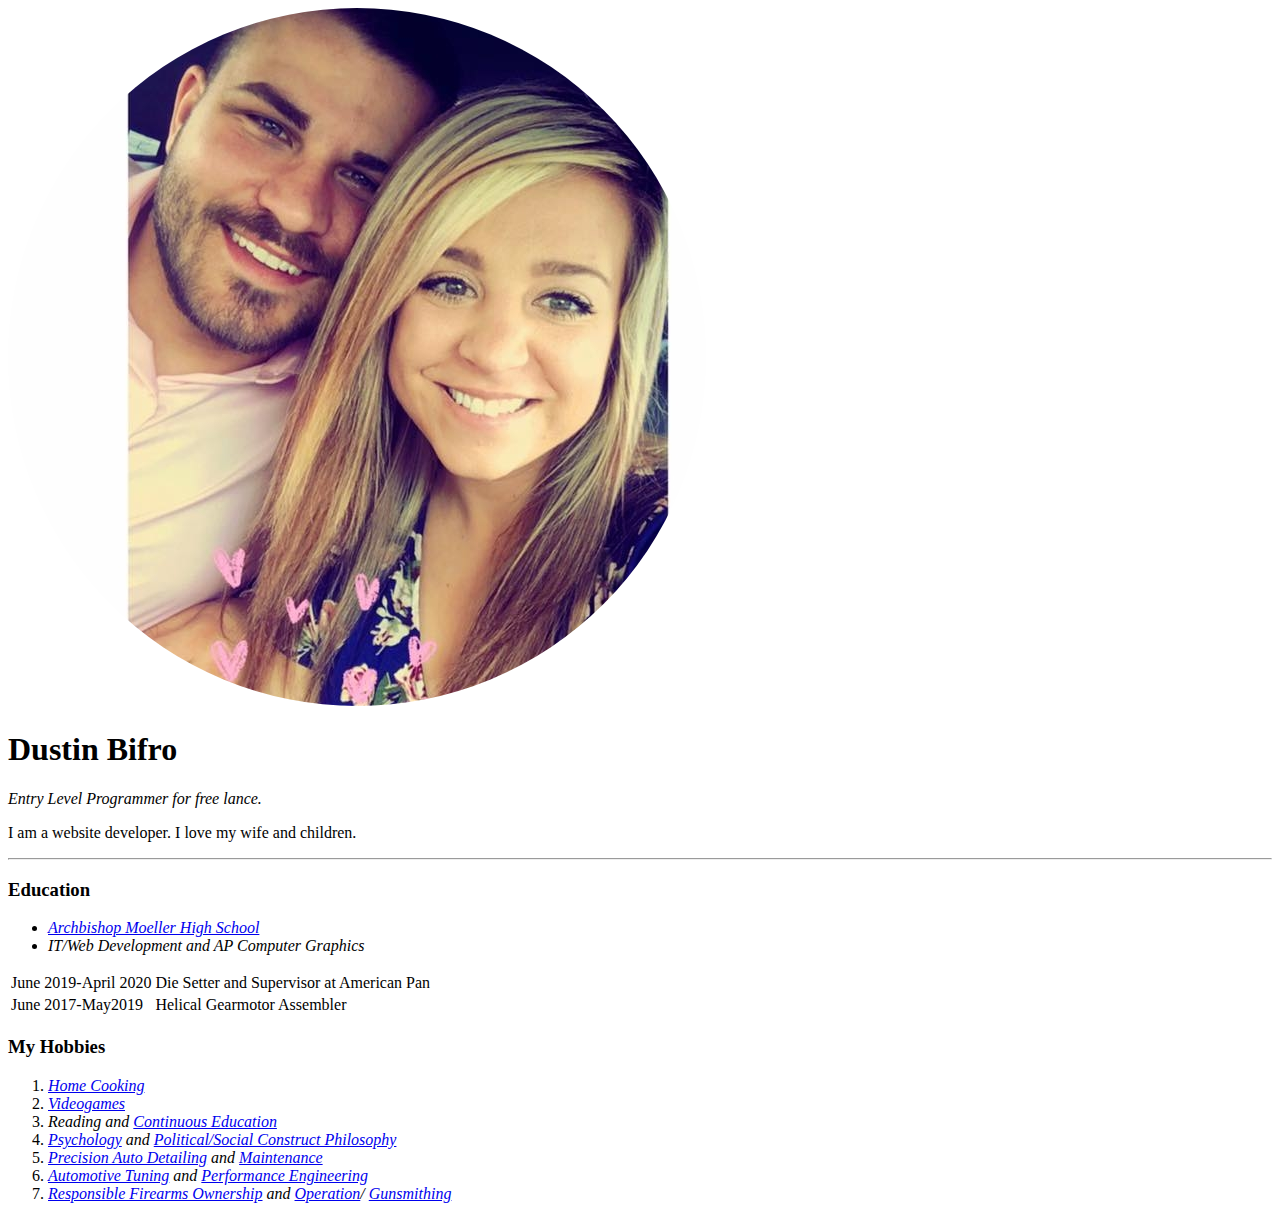
==== index.html @ f58693f4 "Added initial cv website files" ====
<!DOCTYPE html>
<html>

<head>
  <meta charset="utf-8">
  <title>Dustin's Personal Site</title>
</head>

<body>
  <img src="images/Jess and I cropped.png" alt="">

  <h1>Dustin Bifro</h1>
<p><em>Entry Level Programmer for free lance.</em></p>
<p>I am a website developer. I love my wife and children.</p>
<hr>
  <h3><stro>Education</stro></h3>
    <ul>
      <li><em><a href="https://www.moeller.org/">Archbishop Moeller High School</em></a></li>
      <li><em>IT/Web Development and AP Computer Graphics</em></li>
    </ul>
  <table>
    <tr>
      <td>June 2019-April 2020</td>
      <td> Die Setter and Supervisor at American Pan</td>
    </tr>
    <tr>
      <td>June 2017-May2019</td>
      <td>Helical Gearmotor Assembler</td>
    </tr>
    
  </table>
    <h3>My Hobbies</h3>
    <ol>
      <li><em><a href="https://www.butter-n-thyme.com/">Home Cooking</a></em></li>
      <li><em><a href="https://gamingbolt.com/wp-content/uploads/2019/05/death-stranding-3.jpg">Videogames</a></em></li>
      <li><em>Reading and <a href="https://www.youtube.com/watch?v=vIeFt88Hm8s&t=527s">Continuous Education</a></em></li>
      <li><em><a href="https://www.amazon.com/12-Rules-Life-Antidote-Chaos/dp/0345816021">Psychology</a> and <a href="https://www.youtube.com/watch?v=ZETvBSlu1tg">Political/Social Construct Philosophy</a></em></li>
      <li><em><a href="https://www.youtube.com/user/ChicagoAutoPros">Precision Auto Detailing</a> and <a href="https://www.youtube.com/user/HumbleMechanic">Maintenance</a></em></li>
      <li><em><a href="https://performancebyie.com/">Automotive Tuning</a> and <a href="https://www.youtube.com/user/EngineeringExplained">Performance Engineering</a></em></li>
      <li><em><a href="https://www.usconcealedcarry.com/?GA_network=g&GA_device=c&GA_campaign=8164625262&GA_adgroup=92863912788&GA_target=&GA_placement=&GA_creative=398222331114&GA_extension=&GA_keyword=&GA_loc_physical_ms=9015799&GA_landingpage=https://www.usconcealedcarry.com/&gclid=CjwKCAjw1K75BRAEEiwAd41h1JPzpNUn6ikBym1Ih45IZxWZ525SFjE9eiknC8VKdBMktu1UmilLGxoCnDoQAvD_BwE">Responsible Firearms Ownership</a> and <a href="https://www.youtube.com/channel/UC193r5YXcpQJV34N99ZbhzQ">Operation</a>/ <a href="https://www.youtube.com/watch?v=eCJSwvKGnDo">Gunsmithing</a></em></li>
    </ol>
</body>

</html>
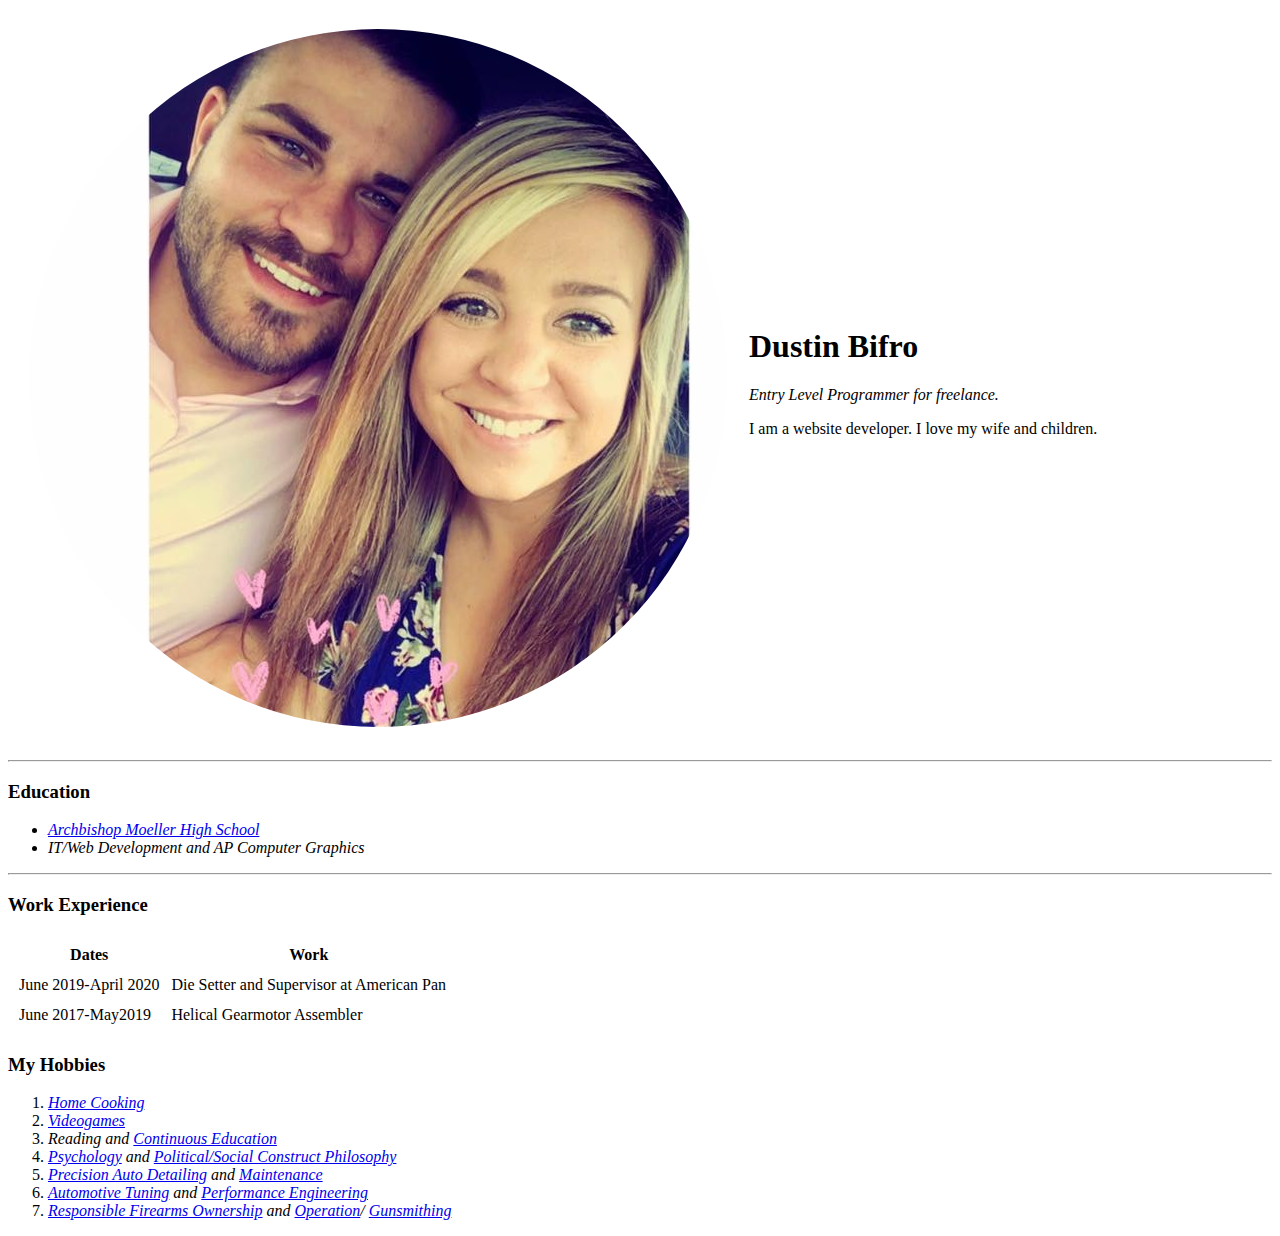
==== commit 7257436a: "Add files via upload" ====
--- a/index.html
+++ b/index.html
@@ -1,44 +1,57 @@
 <!DOCTYPE html>
-<html>
+  <html>
+    <head>
+      <meta charset="utf-8">
+      <title>Dustin Bifro - Home Page</title>
+      <link rel="stylesheet" href="css/styles.css">
 
-<head>
-  <meta charset="utf-8">
-  <title>Dustin's Personal Site</title>
-</head>
+    </head>
 
-<body>
-  <img src="images/Jess and I cropped.png" alt="">
+    <body>
 
-  <h1>Dustin Bifro</h1>
-<p><em>Entry Level Programmer for free lance.</em></p>
-<p>I am a website developer. I love my wife and children.</p>
-<hr>
-  <h3><stro>Education</stro></h3>
-    <ul>
-      <li><em><a href="https://www.moeller.org/">Archbishop Moeller High School</em></a></li>
-      <li><em>IT/Web Development and AP Computer Graphics</em></li>
-    </ul>
-  <table>
-    <tr>
-      <td>June 2019-April 2020</td>
-      <td> Die Setter and Supervisor at American Pan</td>
-    </tr>
-    <tr>
-      <td>June 2017-May2019</td>
-      <td>Helical Gearmotor Assembler</td>
-    </tr>
-    
-  </table>
-    <h3>My Hobbies</h3>
-    <ol>
-      <li><em><a href="https://www.butter-n-thyme.com/">Home Cooking</a></em></li>
-      <li><em><a href="https://gamingbolt.com/wp-content/uploads/2019/05/death-stranding-3.jpg">Videogames</a></em></li>
-      <li><em>Reading and <a href="https://www.youtube.com/watch?v=vIeFt88Hm8s&t=527s">Continuous Education</a></em></li>
-      <li><em><a href="https://www.amazon.com/12-Rules-Life-Antidote-Chaos/dp/0345816021">Psychology</a> and <a href="https://www.youtube.com/watch?v=ZETvBSlu1tg">Political/Social Construct Philosophy</a></em></li>
-      <li><em><a href="https://www.youtube.com/user/ChicagoAutoPros">Precision Auto Detailing</a> and <a href="https://www.youtube.com/user/HumbleMechanic">Maintenance</a></em></li>
-      <li><em><a href="https://performancebyie.com/">Automotive Tuning</a> and <a href="https://www.youtube.com/user/EngineeringExplained">Performance Engineering</a></em></li>
-      <li><em><a href="https://www.usconcealedcarry.com/?GA_network=g&GA_device=c&GA_campaign=8164625262&GA_adgroup=92863912788&GA_target=&GA_placement=&GA_creative=398222331114&GA_extension=&GA_keyword=&GA_loc_physical_ms=9015799&GA_landingpage=https://www.usconcealedcarry.com/&gclid=CjwKCAjw1K75BRAEEiwAd41h1JPzpNUn6ikBym1Ih45IZxWZ525SFjE9eiknC8VKdBMktu1UmilLGxoCnDoQAvD_BwE">Responsible Firearms Ownership</a> and <a href="https://www.youtube.com/channel/UC193r5YXcpQJV34N99ZbhzQ">Operation</a>/ <a href="https://www.youtube.com/watch?v=eCJSwvKGnDo">Gunsmithing</a></em></li>
-    </ol>
-</body>
+      <table cellspacing="20">
+        <tr>
+          <td><img src="images/Jess and I cropped.png" alt="Dustin profile picture"></td>
+          <td><h1>Dustin Bifro</h1>
+          <p><em>Entry Level Programmer for freelance.</em></p>
+          <p>I am a website developer. I love my wife and children.</p></td>
+        </tr>
+      </table>
+      <hr>
+      <h3><stro>Education</stro></h3>
+      <ul>
+        <li><em><a href="https://www.moeller.org/">Archbishop Moeller High School</em></a></li>
+        <li><em>IT/Web Development and AP Computer Graphics</em></li>
+      </ul>
+      <hr>
+      <h3>Work Experience</h3>
+      <table cellspacing="10">
+        <the>
+          <tr>
+            <th>Dates</th>
+            <th>Work</th>
+          </tr>
+        </the>
+        <tr>
+          <td>June 2019-April 2020</td>
+          <td> Die Setter and Supervisor at American Pan</td>
+        </tr>
+        <tr>
+          <td>June 2017-May2019</td>
+          <td>Helical Gearmotor Assembler</td>
+        </tr>
 
-</html>
+      </table>
+        <h3>My Hobbies</h3>
+        <ol>
+          <li><em><a href="https://www.butter-n-thyme.com/">Home Cooking</a></em></li>
+          <li><em><a href="https://gamingbolt.com/wp-content/uploads/2019/05/death-stranding-3.jpg">Videogames</a></em></li>
+          <li><em>Reading and <a href="https://www.youtube.com/watch?v=vIeFt88Hm8s&t=527s">Continuous Education</a></em></li>
+          <li><em><a href="https://www.amazon.com/12-Rules-Life-Antidote-Chaos/dp/0345816021">Psychology</a> and <a href="https://www.youtube.com/watch?v=ZETvBSlu1tg">Political/Social Construct Philosophy</a></em></li>
+          <li><em><a href="https://www.youtube.com/user/ChicagoAutoPros">Precision Auto Detailing</a> and <a href="https://www.youtube.com/user/HumbleMechanic">Maintenance</a></em></li>
+          <li><em><a href="https://performancebyie.com/">Automotive Tuning</a> and <a href="https://www.youtube.com/user/EngineeringExplained">Performance Engineering</a></em></li>
+          <li><em><a href="https://www.usconcealedcarry.com/?GA_network=g&GA_device=c&GA_campaign=8164625262&GA_adgroup=92863912788&GA_target=&GA_placement=&GA_creative=398222331114&GA_extension=&GA_keyword=&GA_loc_physical_ms=9015799&GA_landingpage=https://www.usconcealedcarry.com/&gclid=CjwKCAjw1K75BRAEEiwAd41h1JPzpNUn6ikBym1Ih45IZxWZ525SFjE9eiknC8VKdBMktu1UmilLGxoCnDoQAvD_BwE">Responsible Firearms Ownership</a> and <a href="https://www.youtube.com/channel/UC193r5YXcpQJV34N99ZbhzQ">Operation</a>/ <a href="https://www.youtube.com/watch?v=eCJSwvKGnDo">Gunsmithing</a></em></li>
+            </ol>
+    </body>
+
+    </html>
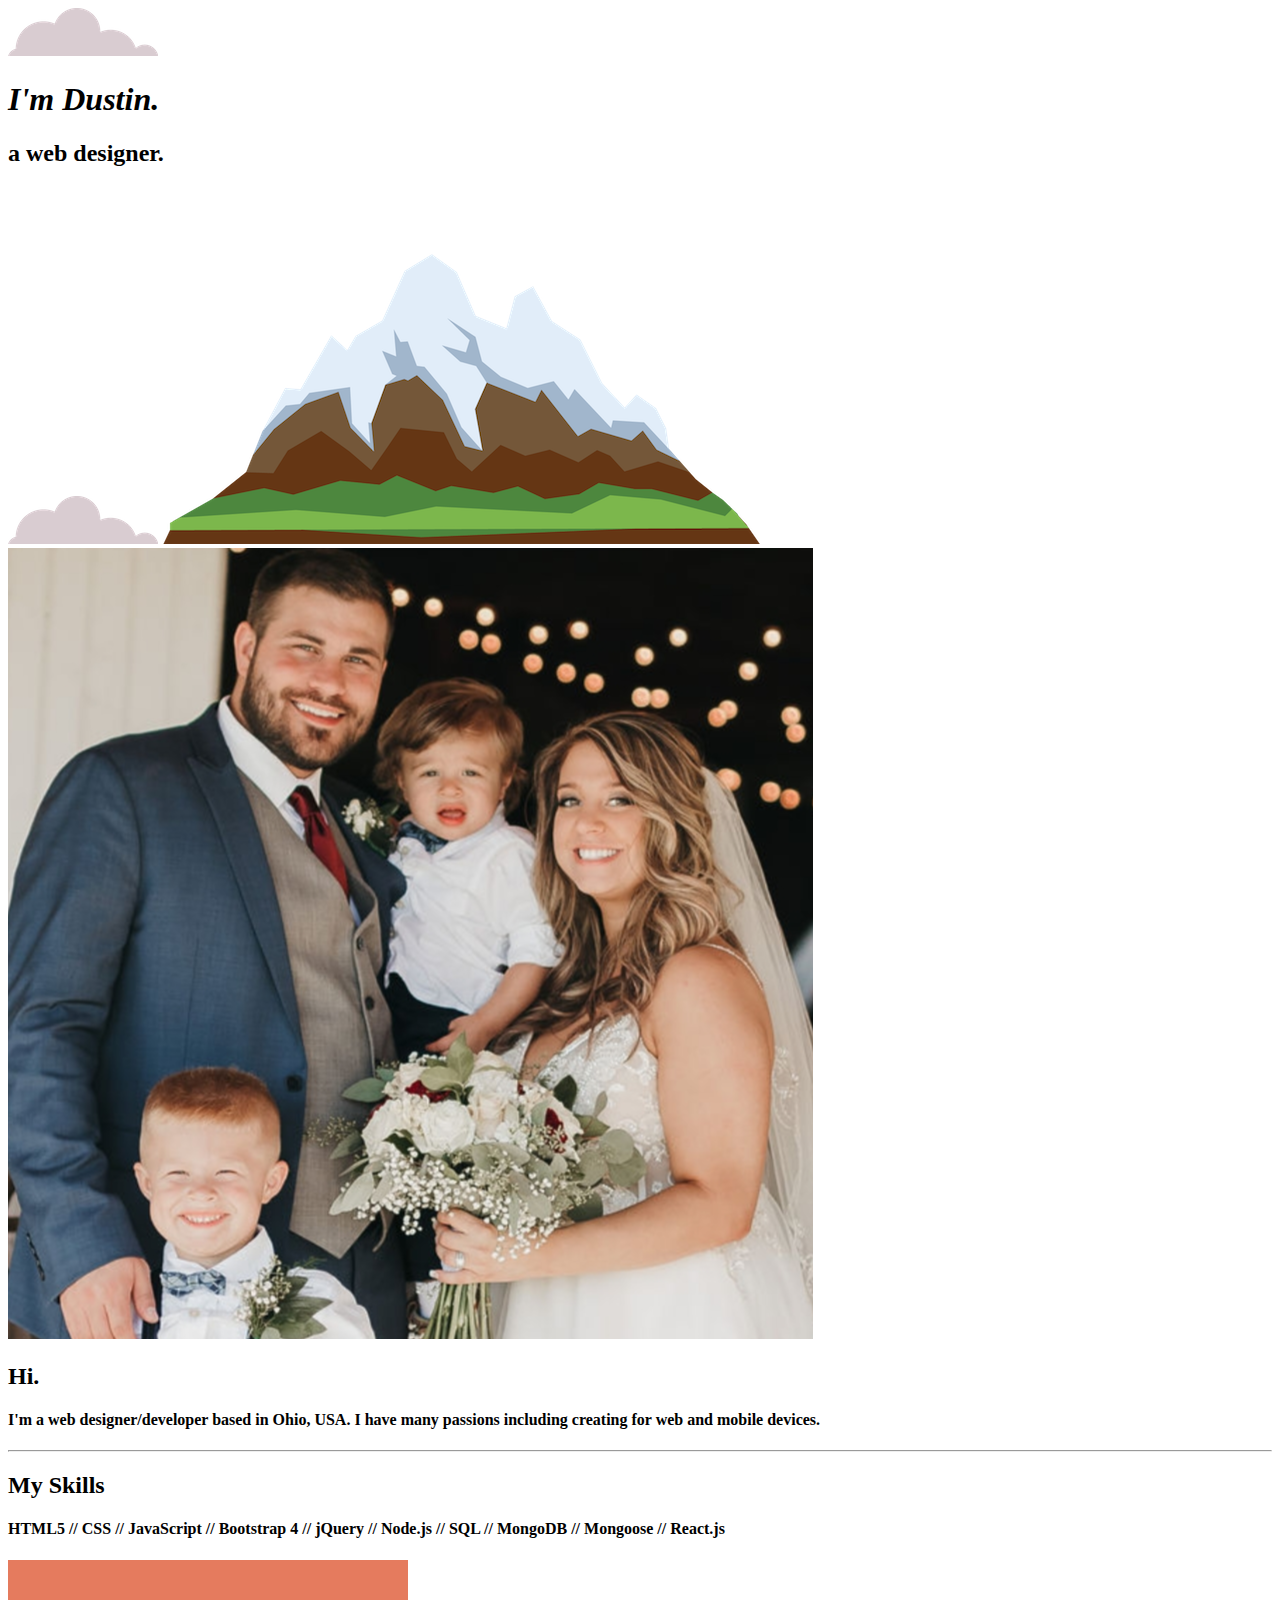
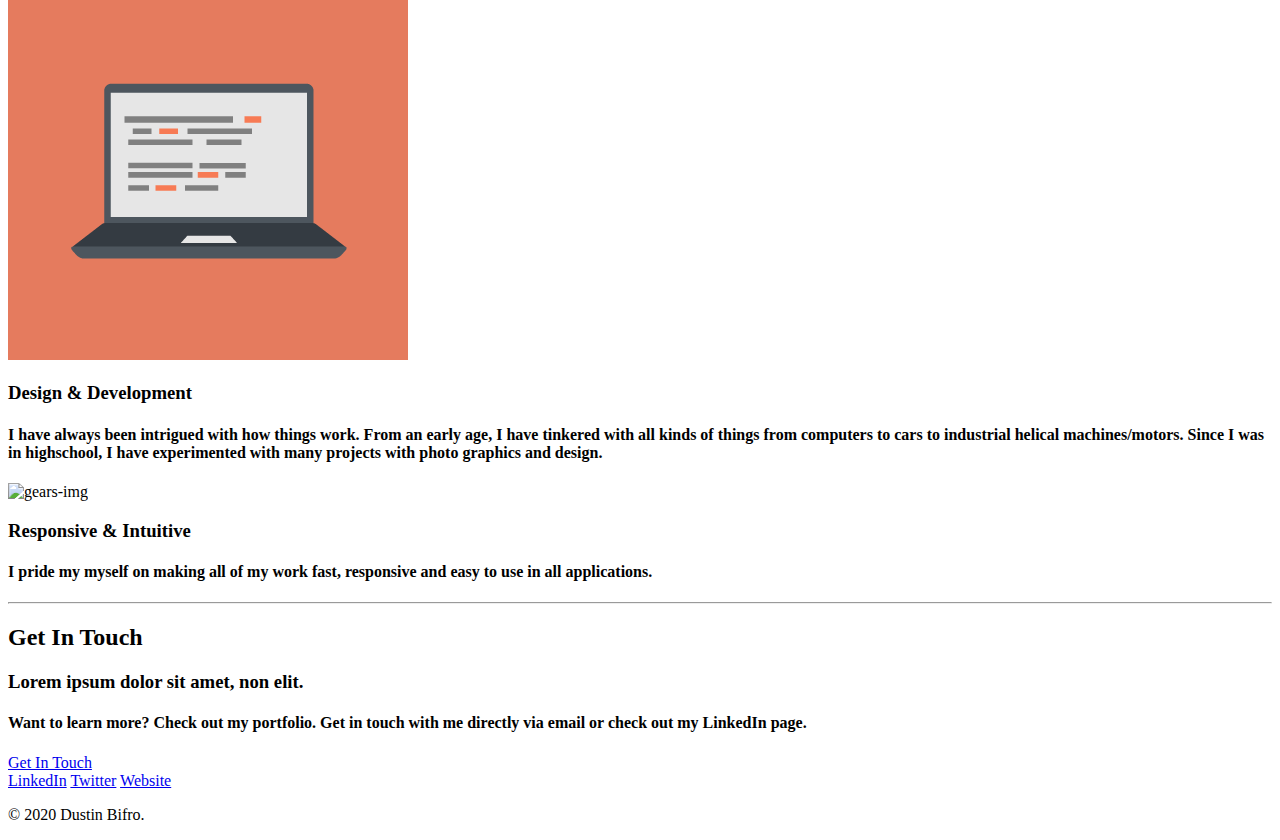
==== commit 88890612: "intermediate CSS edit" ====
--- a/index.html
+++ b/index.html
@@ -2,56 +2,61 @@
   <html>
     <head>
       <meta charset="utf-8">
-      <title>Dustin Bifro - Home Page</title>
+      <title>Dustin Bifro</title>
       <link rel="stylesheet" href="css/styles.css">
+      <link rel="icon" href="favicon.ico">
+      <link href="https://fonts.googleapis.com/css2?family=Merriweather+Sans:wght@300&family=Montserrat+Alternates&family=Sacramento&display=swap" rel="stylesheet">
+    </head>
+    <body>
+    <div class="top-container">
+      <img class="top-cloud" src="images/cloud.png" alt="cloud-img">
 
-    </head>
+      <h1><em>I'm Dustin.</em></h1>
+        <p><h2>a web designer.</h2></p>
+      <img class="bottom-cloud" src="images/cloud.png" alt="cloud-img">
+      <img src="images/mountain.png" alt="mountain-img">
+    </div>
+    <div class="middle-container">
+      <div class="profile">
+        <img src="images/wedding portrait cropped.png" alt="wedding-portrait-cropped-png">
+        <img src="https://images.unsplash.com/photo-1498050108023-c5249f4df085?ixlib=rb-1.2.1&ixid=eyJhcHBfaWQiOjEyMDd9&auto=format&fit=crop&w=1052&q=80" alt="">
 
-    <body>
+        <h2>Hi.</h2>
+          <p><h4>I'm a web designer/developer based in Ohio, USA. I have many passions including creating for web and mobile devices.</h4></p>
+      </div>
+      <hr>
+      <div class="skills">
+        <h2>My Skills</h2>
+        <p><h4>HTML5 // CSS // JavaScript // Bootstrap 4 // jQuery // Node.js // SQL // MongoDB // Mongoose // React.js</h4></p>
+        <div class="skill-row">
+          <img class="computer-img" src="images/computer.png" alt="computer-png">
 
-      <table cellspacing="20">
-        <tr>
-          <td><img src="images/Jess and I cropped.png" alt="Dustin profile picture"></td>
-          <td><h1>Dustin Bifro</h1>
-          <p><em>Entry Level Programmer for freelance.</em></p>
-          <p>I am a website developer. I love my wife and children.</p></td>
-        </tr>
-      </table>
+          <h3>Design & Development</h3>
+            <p class="code-skill-description"><h4>I have always been intrigued with how things work. From an early age, I have tinkered with all kinds of things from computers to cars to industrial helical machines/motors. Since I was in highschool, I have experimented with many projects with photo graphics and design.</h4></p>
+        </div>
+        <div class="skill-row">
+          <img class="gears-gif" src="https://media.giphy.com/media/IbHqoDuQT2j6g91l4V/giphy.gif" alt="gears-img">
+
+          <h3>Responsive & Intuitive</h3>
+            <p class="gear-skill-description"><h4>I pride my myself on making all of my work fast, responsive and easy to use in all applications.</h4></p>
+        </div>
+      </div>
       <hr>
-      <h3><stro>Education</stro></h3>
-      <ul>
-        <li><em><a href="https://www.moeller.org/">Archbishop Moeller High School</em></a></li>
-        <li><em>IT/Web Development and AP Computer Graphics</em></li>
-      </ul>
-      <hr>
-      <h3>Work Experience</h3>
-      <table cellspacing="10">
-        <the>
-          <tr>
-            <th>Dates</th>
-            <th>Work</th>
-          </tr>
-        </the>
-        <tr>
-          <td>June 2019-April 2020</td>
-          <td> Die Setter and Supervisor at American Pan</td>
-        </tr>
-        <tr>
-          <td>June 2017-May2019</td>
-          <td>Helical Gearmotor Assembler</td>
-        </tr>
+      <div class="get-in-touch">
+        <h2><a href="#" class="BUTTON_TPZ"></a>Get In Touch</h2>
+        <h3>Lorem ipsum dolor sit amet, non elit.</h3>
+          <p><h4>Want to learn more? Check out my portfolio. Get in touch with me directly via email or check out my LinkedIn page.</h4></p>
+        <a class="btn" href="mailto:bifrodustin@gmail.com">Get In Touch</a>
+      </div>
+    </div>
 
-      </table>
-        <h3>My Hobbies</h3>
-        <ol>
-          <li><em><a href="https://www.butter-n-thyme.com/">Home Cooking</a></em></li>
-          <li><em><a href="https://gamingbolt.com/wp-content/uploads/2019/05/death-stranding-3.jpg">Videogames</a></em></li>
-          <li><em>Reading and <a href="https://www.youtube.com/watch?v=vIeFt88Hm8s&t=527s">Continuous Education</a></em></li>
-          <li><em><a href="https://www.amazon.com/12-Rules-Life-Antidote-Chaos/dp/0345816021">Psychology</a> and <a href="https://www.youtube.com/watch?v=ZETvBSlu1tg">Political/Social Construct Philosophy</a></em></li>
-          <li><em><a href="https://www.youtube.com/user/ChicagoAutoPros">Precision Auto Detailing</a> and <a href="https://www.youtube.com/user/HumbleMechanic">Maintenance</a></em></li>
-          <li><em><a href="https://performancebyie.com/">Automotive Tuning</a> and <a href="https://www.youtube.com/user/EngineeringExplained">Performance Engineering</a></em></li>
-          <li><em><a href="https://www.usconcealedcarry.com/?GA_network=g&GA_device=c&GA_campaign=8164625262&GA_adgroup=92863912788&GA_target=&GA_placement=&GA_creative=398222331114&GA_extension=&GA_keyword=&GA_loc_physical_ms=9015799&GA_landingpage=https://www.usconcealedcarry.com/&gclid=CjwKCAjw1K75BRAEEiwAd41h1JPzpNUn6ikBym1Ih45IZxWZ525SFjE9eiknC8VKdBMktu1UmilLGxoCnDoQAvD_BwE">Responsible Firearms Ownership</a> and <a href="https://www.youtube.com/channel/UC193r5YXcpQJV34N99ZbhzQ">Operation</a>/ <a href="https://www.youtube.com/watch?v=eCJSwvKGnDo">Gunsmithing</a></em></li>
-            </ol>
+
+    <div class="bottom-container">
+      <a class="footer-link" href="https://www.linkedin.com/">LinkedIn</a>
+      <a class="footer-link" href="https://twitter.com/">Twitter</a>
+      <a class="footer-link" href="https://www.appbrewery.co/">Website</a>
+        <p>© 2020 Dustin Bifro.</p>
+    </div>
+
     </body>
-
-    </html>
+  </html>
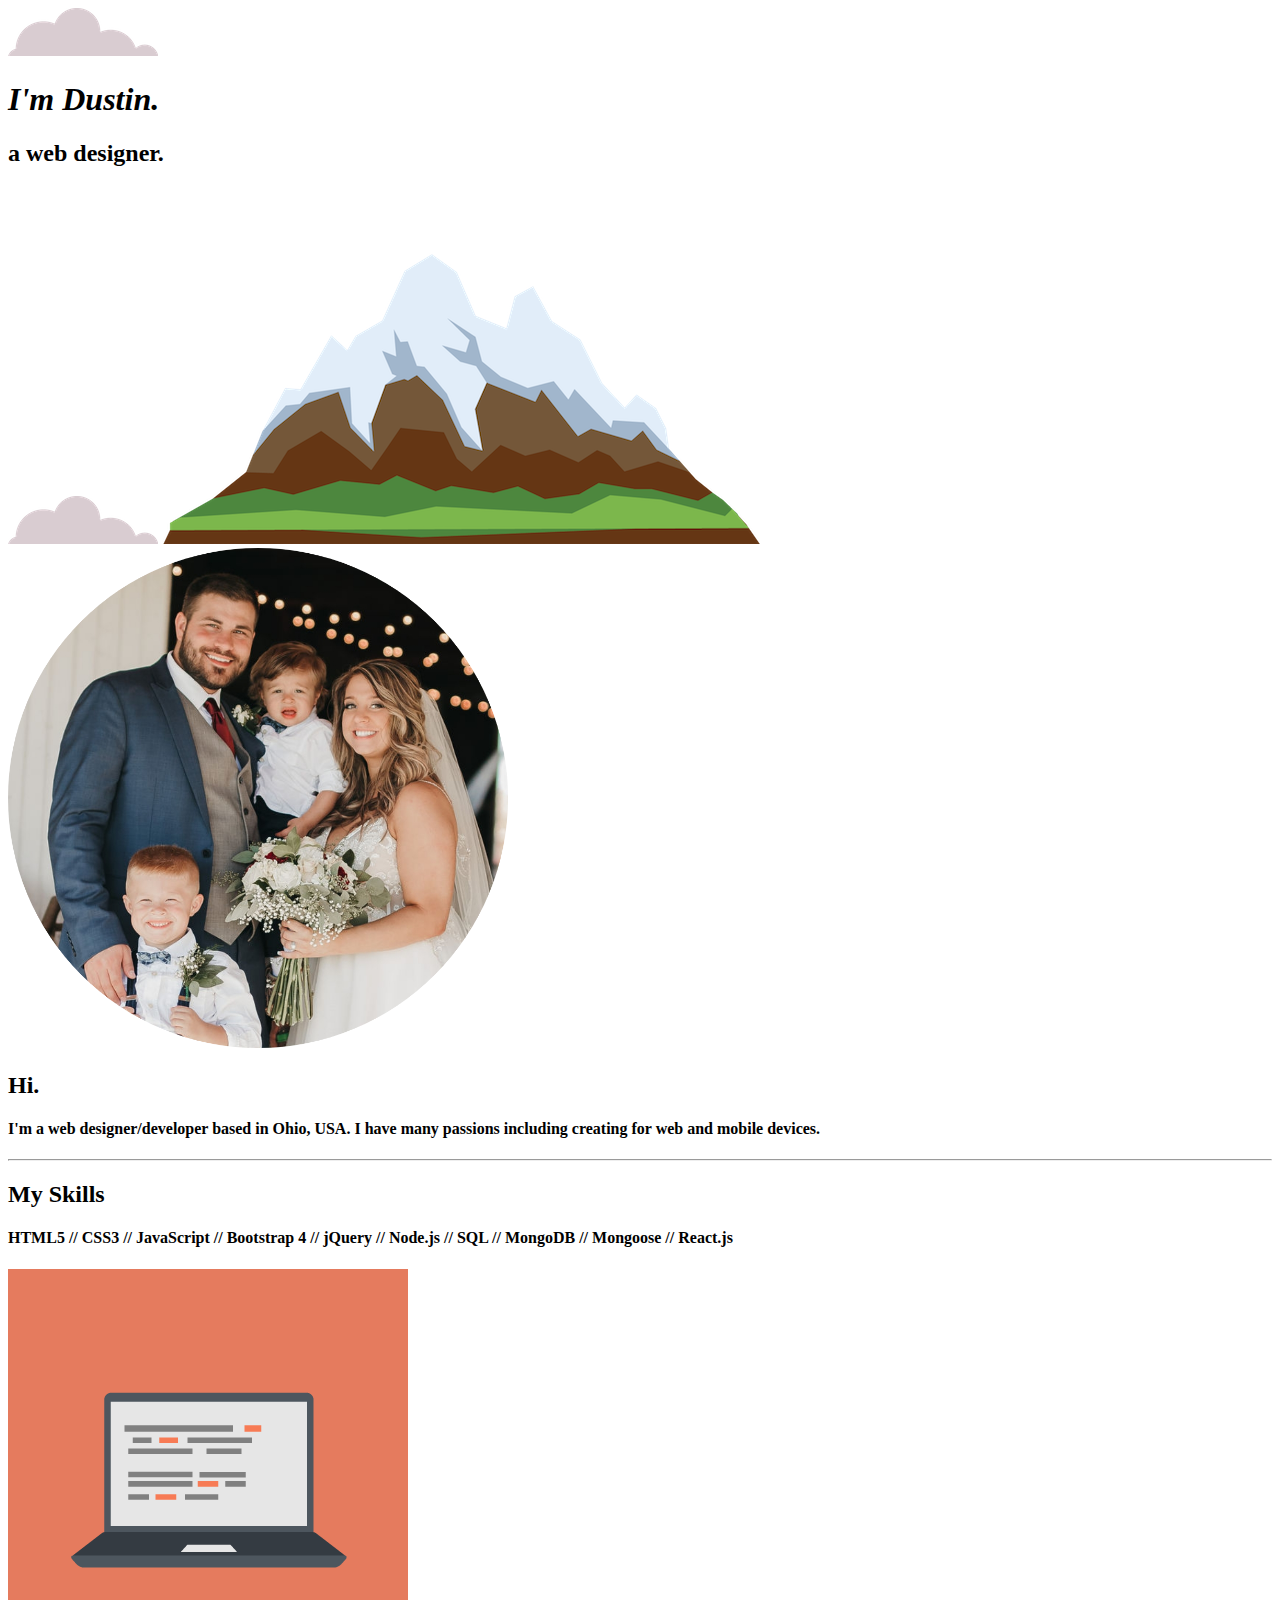
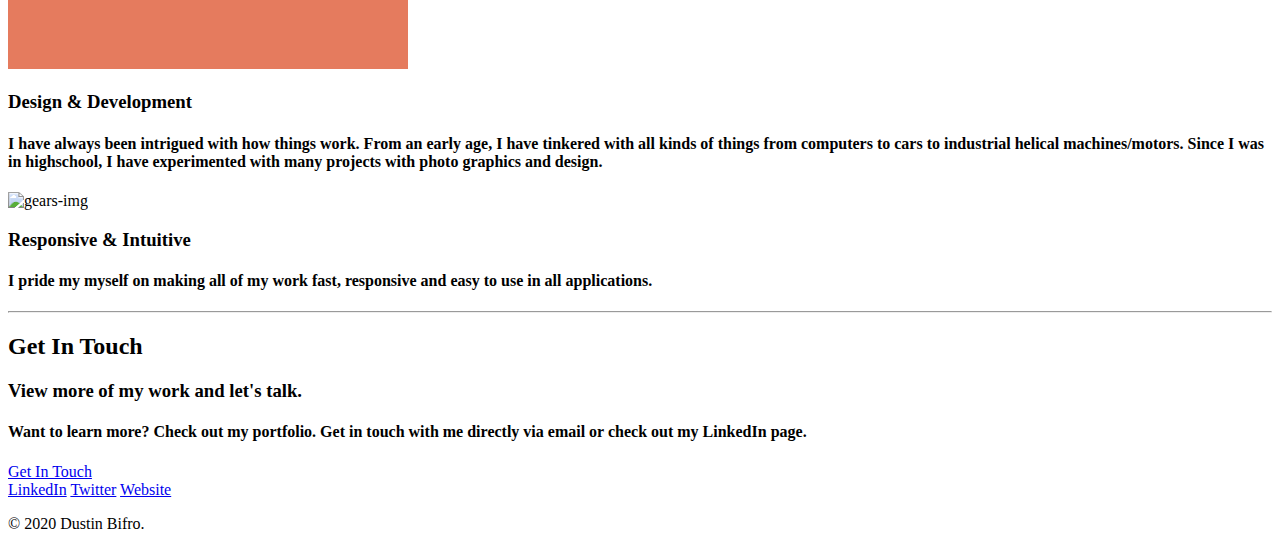
==== commit 0bd6ce90: "mach up personal website" ====
--- a/index.html
+++ b/index.html
@@ -18,16 +18,14 @@
     </div>
     <div class="middle-container">
       <div class="profile">
-        <img src="images/wedding portrait cropped.png" alt="wedding-portrait-cropped-png">
-        <img src="https://images.unsplash.com/photo-1498050108023-c5249f4df085?ixlib=rb-1.2.1&ixid=eyJhcHBfaWQiOjEyMDd9&auto=format&fit=crop&w=1052&q=80" alt="">
-
+        <img src="images/wedding portrait cc.png" alt="wedding-portrait-cc-png" height="500px">
         <h2>Hi.</h2>
-          <p><h4>I'm a web designer/developer based in Ohio, USA. I have many passions including creating for web and mobile devices.</h4></p>
+        <p class="intro"><h4>I'm a web designer/developer based in Ohio, USA. I have many passions including creating for web and mobile devices.</h4></p>
       </div>
       <hr>
       <div class="skills">
         <h2>My Skills</h2>
-        <p><h4>HTML5 // CSS // JavaScript // Bootstrap 4 // jQuery // Node.js // SQL // MongoDB // Mongoose // React.js</h4></p>
+        <p><h4>HTML5 // CSS3 // JavaScript // Bootstrap 4 // jQuery // Node.js // SQL // MongoDB // Mongoose // React.js</h4></p>
         <div class="skill-row">
           <img class="computer-img" src="images/computer.png" alt="computer-png">
 
@@ -42,11 +40,11 @@
         </div>
       </div>
       <hr>
-      <div class="get-in-touch">
-        <h2><a href="#" class="BUTTON_TPZ"></a>Get In Touch</h2>
-        <h3>Lorem ipsum dolor sit amet, non elit.</h3>
-          <p><h4>Want to learn more? Check out my portfolio. Get in touch with me directly via email or check out my LinkedIn page.</h4></p>
-        <a class="btn" href="mailto:bifrodustin@gmail.com">Get In Touch</a>
+      <div class="contact-me">
+        <h2>Get In Touch</h2>
+        <h3>View more of my work and let's talk.</h3>
+          <p class="get-in-touch"><h4>Want to learn more? Check out my portfolio. Get in touch with me directly via email or check out my LinkedIn page.</h4></p>
+        <a href="#" class="btn">Get In Touch</a>
       </div>
     </div>
 
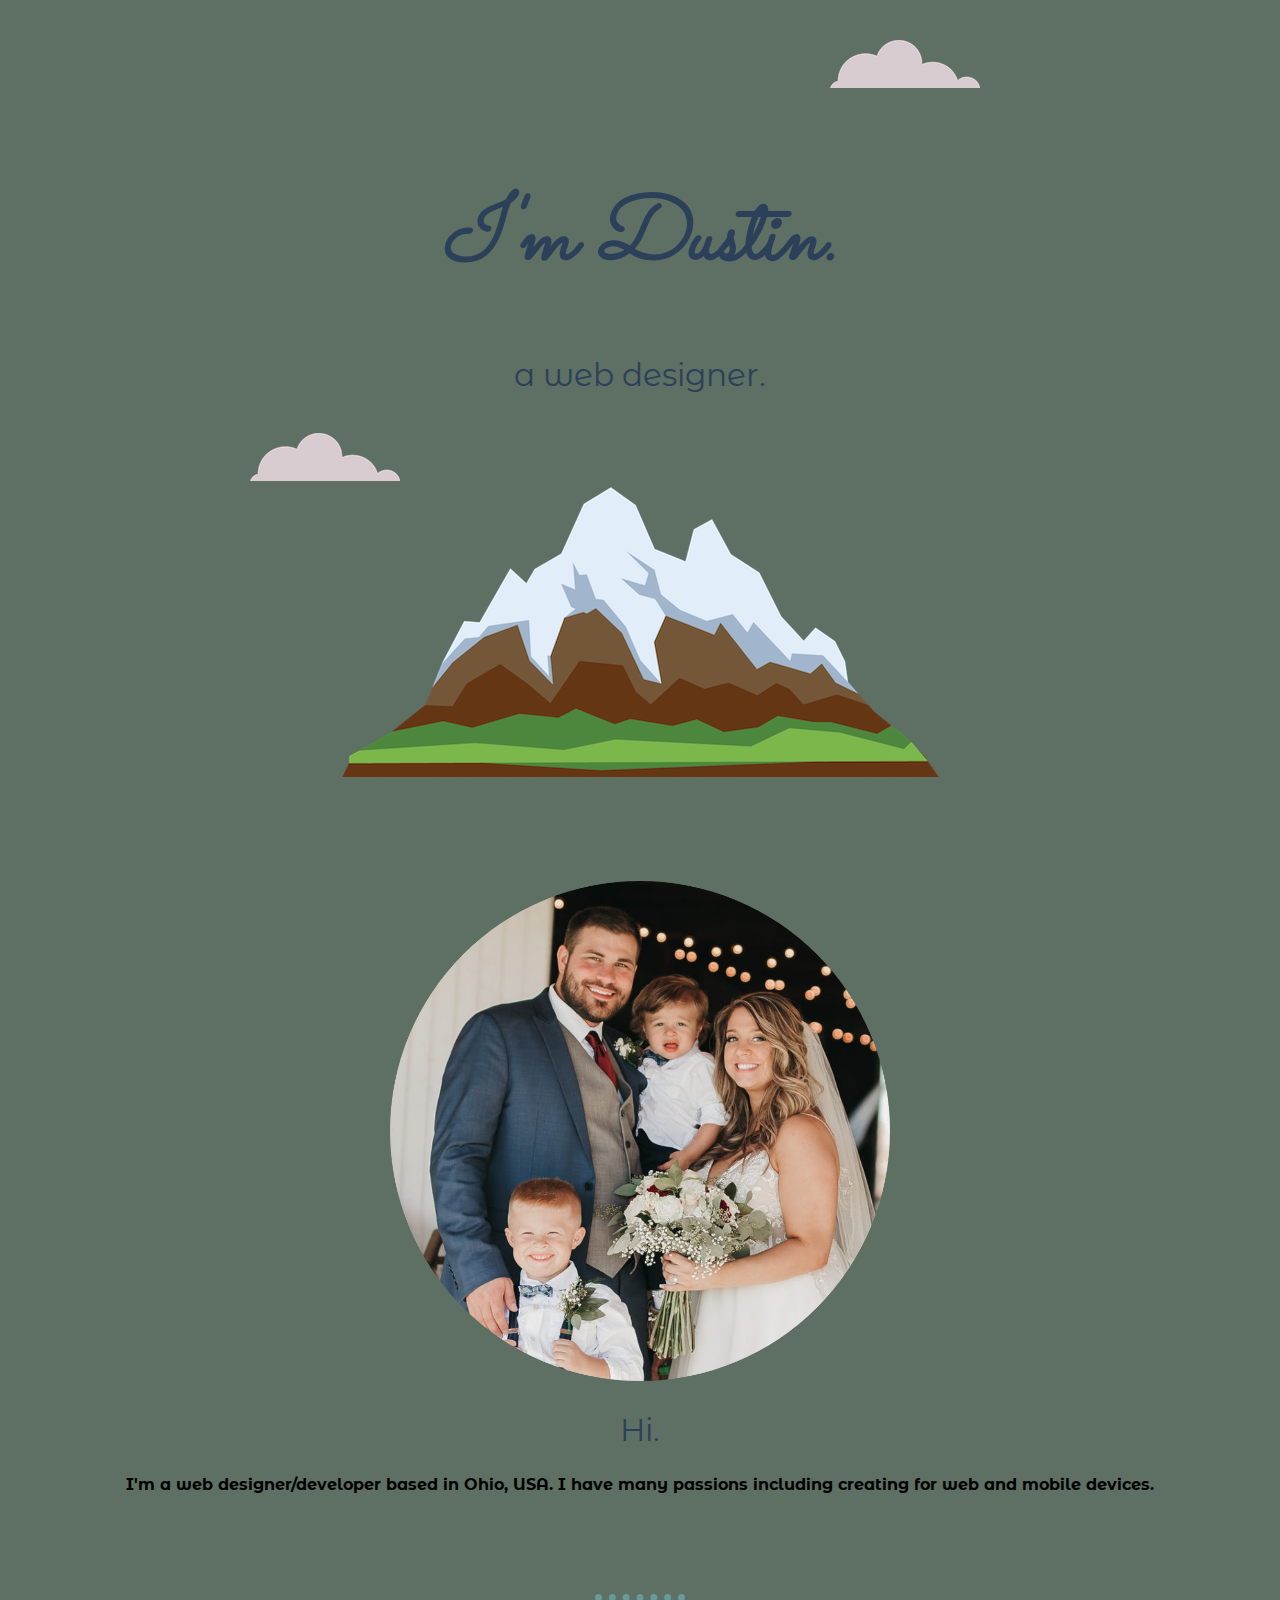
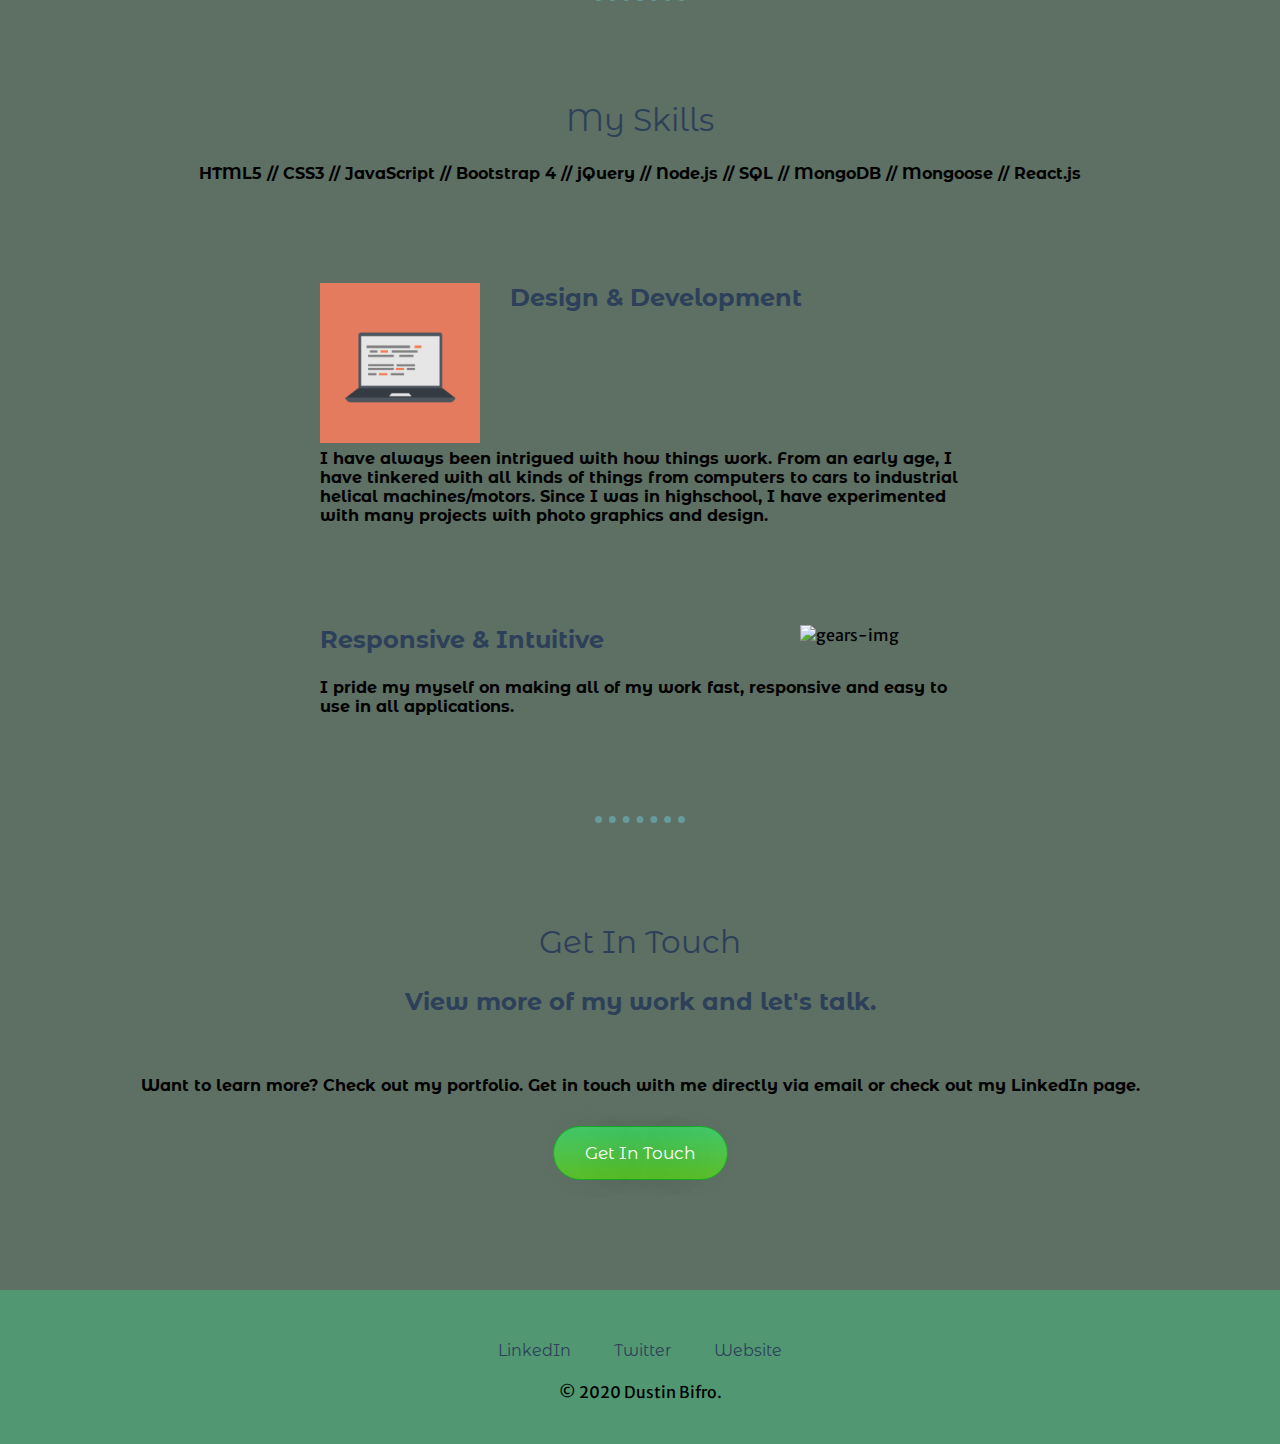
==== commit d2fd3c50: "refresh*files personal website" ====
--- a/index.html
+++ b/index.html
@@ -3,7 +3,7 @@
     <head>
       <meta charset="utf-8">
       <title>Dustin Bifro</title>
-      <link rel="stylesheet" href="css/styles.css">
+      <link rel="stylesheet" href="styles.css">
       <link rel="icon" href="favicon.ico">
       <link href="https://fonts.googleapis.com/css2?family=Merriweather+Sans:wght@300&family=Montserrat+Alternates&family=Sacramento&display=swap" rel="stylesheet">
     </head>
--- a/styles.css
+++ b/styles.css
@@ -0,0 +1,167 @@
+  body {
+        background-color: #5e6f64;
+        font-family: 'Merriweather Sans', sans-serif;
+        margin: 0;
+        text-align: center;
+    }
+
+    hr {
+        border-style: none;
+        border-top-style: dotted;
+        border-color: #679b9b;
+        border-width: 7px;
+        width: 7%;
+        margin: 100px auto;
+    }
+
+    a {
+        color: #2d4059;
+        font-family: 'Montserrat Alternates', sans-serif;
+        margin: 10px 20px;
+        text-decoration: none;
+    }
+
+    a:hover {
+        color: #EAF6F6;
+    }
+
+    h1 {
+        color: #2d4059;
+        font-size: 5.625rem;
+        font-family: 'Sacramento', cursive;
+        line-height: 2;
+        margin: 50px auto 0 auto;
+    }
+
+    h2 {
+        color: #2d4059;
+        font-family: 'Montserrat Alternates', sans-serif;
+        font-size: 1.95rem;
+        font-weight: normal;
+    }
+
+    h3 {
+        color: #2d4059;
+        font-family: 'Montserrat Alternates', sans-serif;
+        font-size: 1.5rem;
+    }
+
+    h4 {
+        font-family: 'Montserrat Alternates', sans-serif;
+        font-size: 1rem;
+    }
+
+    p {
+      line-height: 2;
+    }
+
+    .top-container {
+        background-color: #5e6f64;
+        position: relative;
+        padding-top: 100px;
+    }
+
+    .middle-container {
+        background-color: #5e6f64;
+        margin: 100px 0;
+    }
+
+    .bottom-container {
+        background-color: #519872;
+        padding: 50px 0 20px;
+    }
+
+    .skill-row {
+        width: 50%;
+        margin: 100px auto 100px auto;
+        text-align: left;
+    }
+
+    .pro {
+        text-decoration: underline;
+    }
+
+    .intro {
+        width: 30%;
+        margin: auto;
+    }
+
+    .get-in-touch {
+        width: 40%;
+        margin: 40px auto 60px;
+    }
+
+    .copyright {
+        color: #EAF6F6;
+        font-size: 0.75rem;
+        padding: 20px 0;
+    }
+
+    .top-cloud {
+        position: absolute;
+        right: 300px;
+        top: 40px;
+    }
+
+    .bottom-cloud {
+        position: absolute;
+        left: 250px;
+        bottom: 300px;
+    }
+
+    .gears-gif {
+        width: 25%;
+        float: right;
+        margin-left: 30px;
+    }
+
+    .computer-img {
+        width: 25%;
+        float: left;
+        margin-right: 30px;
+    }
+
+    .code-skill-description {
+      clear: left;
+    }
+
+    .gear-skill-description {
+      clear: right;
+    }
+
+        .btn {
+    	background:-webkit-gradient(linear, left top, left bottom, color-stop(0.05, #44c767), color-stop(1, #5cbf2a));
+    	background:-moz-linear-gradient(top, #44c767 5%, #5cbf2a 100%);
+    	background:-webkit-linear-gradient(top, #44c767 5%, #5cbf2a 100%);
+    	background:-o-linear-gradient(top, #44c767 5%, #5cbf2a 100%);
+    	background:-ms-linear-gradient(top, #44c767 5%, #5cbf2a 100%);
+    	background:linear-gradient(to bottom, #44c767 5%, #5cbf2a 100%);
+    	filter:progid:DXImageTransform.Microsoft.gradient(startColorstr='#44c767', endColorstr='#5cbf2a',GradientType=0);
+    	background-color:#44c767;
+    	-webkit-border-radius:42px;
+    	-moz-border-radius:42px;
+    	border-radius:42px;
+    	border:1px solid #18ab29;
+    	display:inline-block;
+    	cursor:pointer;
+    	color:#ffffff;
+    	font-family: 'Montserrat Alternates', sans-serif;
+    	font-size:17px;
+    	padding:16px 31px;
+    	text-decoration:none;
+    	text-shadow:0 1px 50px #2f6627;
+    }
+    .btn:hover {
+    	background:-webkit-gradient(linear, left top, left bottom, color-stop(0.05, #5cbf2a), color-stop(1, #44c767));
+    	background:-moz-linear-gradient(top, #5cbf2a 5%, #44c767 100%);
+    	background:-webkit-linear-gradient(top, #5cbf2a 5%, #44c767 100%);
+    	background:-o-linear-gradient(top, #5cbf2a 5%, #44c767 100%);
+    	background:-ms-linear-gradient(top, #5cbf2a 5%, #44c767 100%);
+    	background:linear-gradient(to bottom, #5cbf2a 5%, #44c767 100%);
+    	filter:progid:DXImageTransform.Microsoft.gradient(startColorstr='#5cbf2a', endColorstr='#44c767',GradientType=0);
+    	background-color:#5cbf2a;
+    }
+    .btn:active {
+    	position:relative;
+    	top:1px;
+    }
